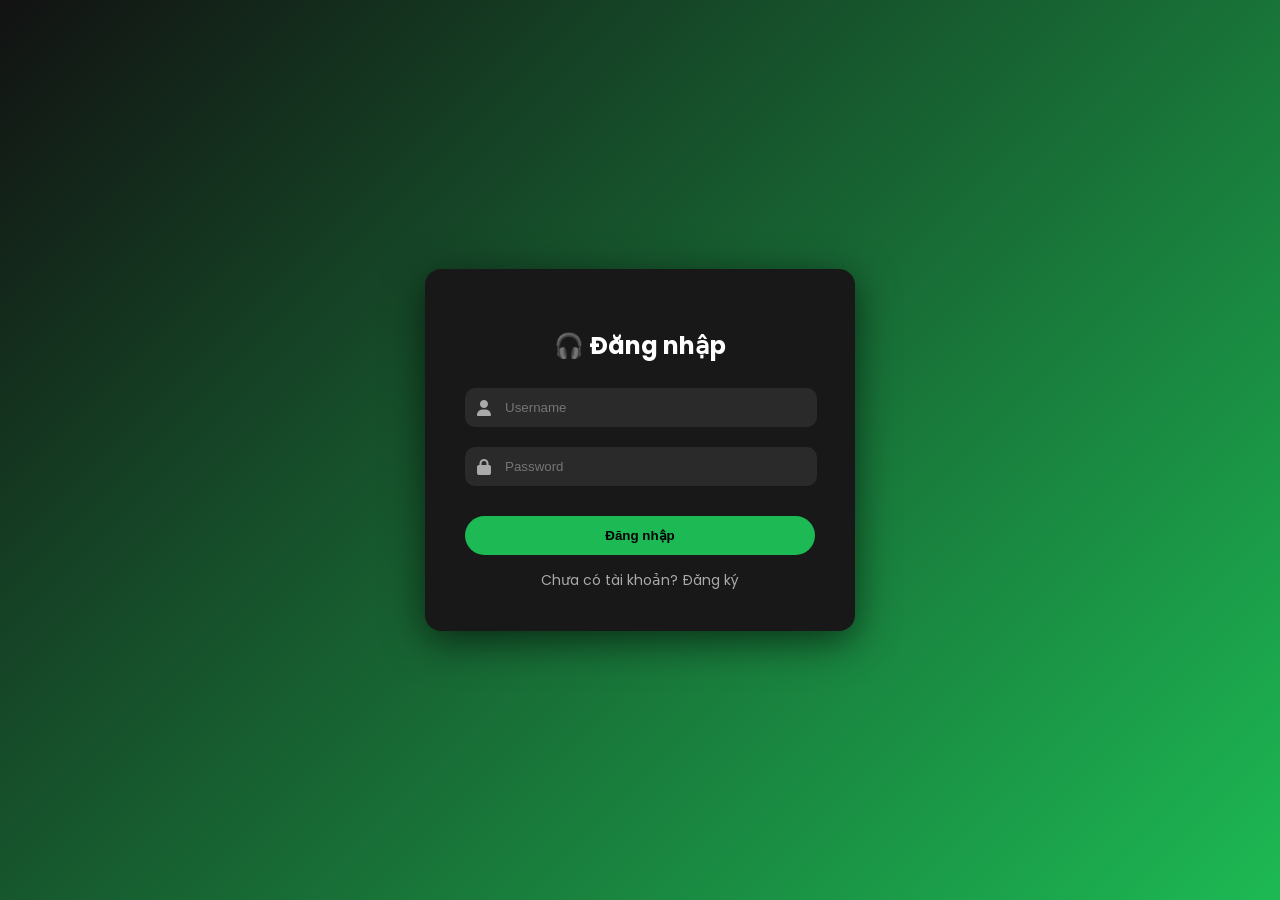
==== templates/login.html @ f8604f4b "thư mục" ====
<!DOCTYPE html>
<html lang="vi">
<head>
  <meta charset="UTF-8">
  <title>Đăng nhập</title>

  <!-- Font + Icon -->
  <link href="https://fonts.googleapis.com/css2?family=Poppins:wght@300;400;600&display=swap" rel="stylesheet">
  <link rel="stylesheet" href="https://cdnjs.cloudflare.com/ajax/libs/font-awesome/6.4.0/css/all.min.css">

  <style>
    body {
      margin: 0;
      font-family: 'Poppins', sans-serif;
      background: linear-gradient(135deg, #121212, #1db954);
      height: 100vh;
      display: flex;
      justify-content: center;
      align-items: center;
      color: white;
    }

    .login-card {
      background: #181818;
      padding: 40px;
      border-radius: 16px;
      width: 350px;
      box-shadow: 0 10px 40px rgba(0,0,0,0.6);
      text-align: center;
      animation: fadeIn 0.5s ease;
    }

    .login-card h2 {
      margin-bottom: 25px;
    }

    .input-group {
      position: relative;
      margin-bottom: 20px;
      margin-right:50px;
    }

    .input-group i {
      position: absolute;
      left: 12px;
      top: 50%;
      transform: translateY(-50%);
      color: #aaa;
    }

    .input-group input {
      width: 100%;
      padding: 12px 12px 12px 40px;
      border-radius: 10px;
      border: none;
      background: #2a2a2a;
      color: white;
      outline: none;
    }

    .input-group input:focus {
      border: 1px solid #1db954;
    }

    .btn {
      width: 100%;
      padding: 12px;
      border-radius: 30px;
      border: none;
      background: #1db954;
      color: black;
      font-weight: bold;
      cursor: pointer;
      transition: 0.3s;
      margin-top: 10px;
    }

    .btn:hover {
      transform: scale(1.05);
      background: #1ed760;
    }

    .link {
      margin-top: 15px;
      font-size: 14px;
      color: #aaa;
      cursor: pointer;
    }

    .link:hover {
      color: white;
    }

    @keyframes fadeIn {
      from { opacity: 0; transform: translateY(20px);}
      to { opacity: 1; transform: translateY(0);}
    }
  </style>
</head>

<body>

<div class="login-card">
  <h2>🎧 Đăng nhập</h2>

  <div class="input-group">
    <i class="fas fa-user"></i>
    <input type="text" id="username" placeholder="Username">
  </div>

  <div class="input-group">
    <i class="fas fa-lock"></i>
    <input type="password" id="password" placeholder="Password">
  </div>

  <button class="btn" onclick="login()">Đăng nhập</button>

  <div class="link" onclick="goRegister()">
    Chưa có tài khoản? Đăng ký
  </div>
</div>

<script>
const API_URL = "http://127.0.0.1:5000";

// LOGIN
function login() {
  const username = document.getElementById("username").value;
  const password = document.getElementById("password").value;

  if (!username || !password) {
    alert("Vui lòng nhập đầy đủ!");
    return;
  }

  fetch(API_URL + "/api/login", {
    method: "POST",
    headers: {
      "Content-Type": "application/json"
    },
    body: JSON.stringify({ username, password })
  })
  .then(res => res.json())
  .then(data => {
    if (data.user) {
      localStorage.setItem("user", JSON.stringify(data.user));
      alert("Đăng nhập thành công!");

      // chuyển về trang chính
      window.location.href = "/";
    } else {
      alert(data.error);
    }
  })
  .catch(err => console.error(err));
}

// chuyển sang register
function goRegister() {
  window.location.href = "/register";
}
</script>

</body>
</html>
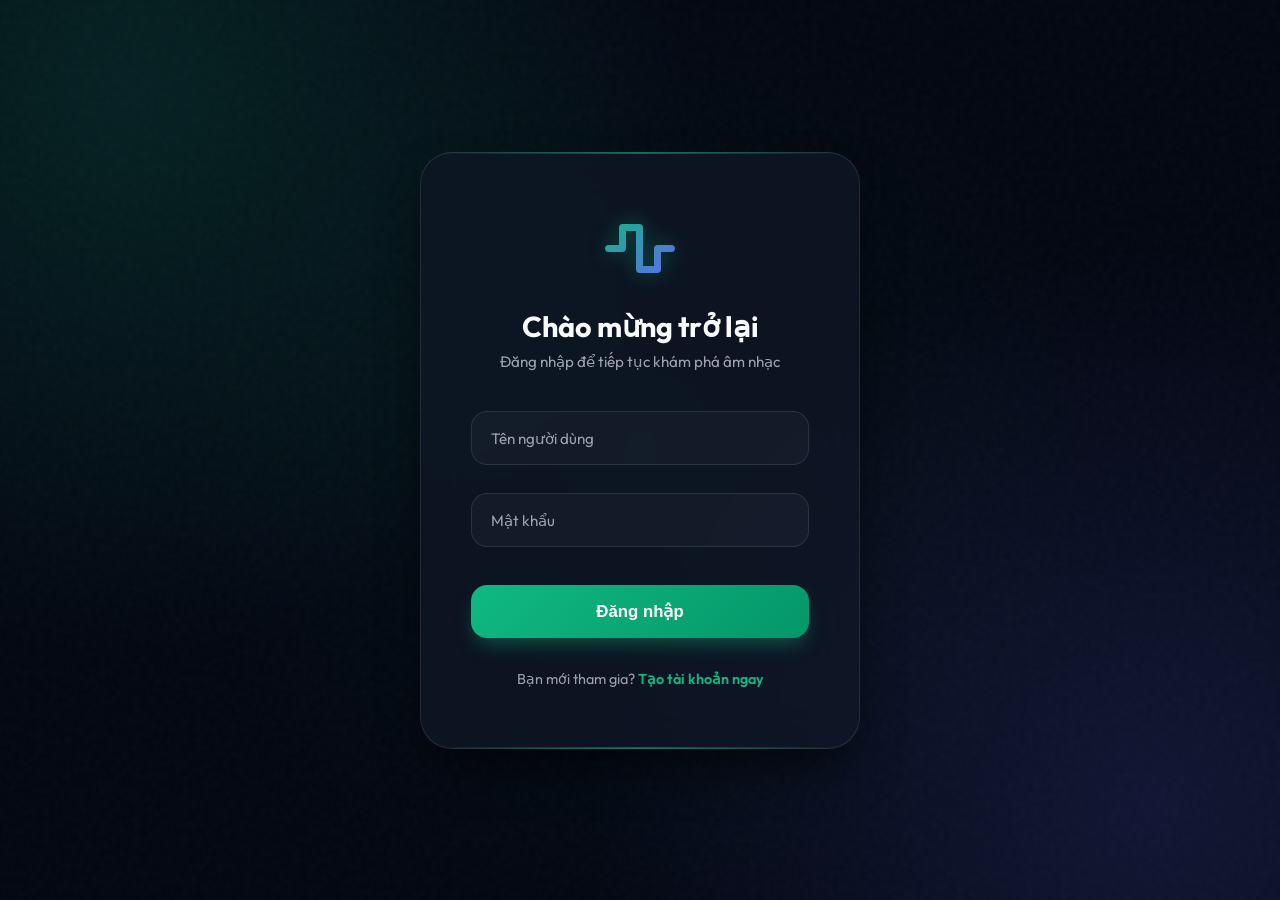
==== commit fc7a1479: "them tai ve" ====
--- a/templates/login.html
+++ b/templates/login.html
@@ -1,165 +1,343 @@
 <!DOCTYPE html>
 <html lang="vi">
+
 <head>
-  <meta charset="UTF-8">
-  <title>Đăng nhập</title>
-
-  <!-- Font + Icon -->
-  <link href="https://fonts.googleapis.com/css2?family=Poppins:wght@300;400;600&display=swap" rel="stylesheet">
-  <link rel="stylesheet" href="https://cdnjs.cloudflare.com/ajax/libs/font-awesome/6.4.0/css/all.min.css">
-
-  <style>
-    body {
-      margin: 0;
-      font-family: 'Poppins', sans-serif;
-      background: linear-gradient(135deg, #121212, #1db954);
-      height: 100vh;
-      display: flex;
-      justify-content: center;
-      align-items: center;
-      color: white;
-    }
-
-    .login-card {
-      background: #181818;
-      padding: 40px;
-      border-radius: 16px;
-      width: 350px;
-      box-shadow: 0 10px 40px rgba(0,0,0,0.6);
-      text-align: center;
-      animation: fadeIn 0.5s ease;
-    }
-
-    .login-card h2 {
-      margin-bottom: 25px;
-    }
-
-    .input-group {
-      position: relative;
-      margin-bottom: 20px;
-      margin-right:50px;
-    }
-
-    .input-group i {
-      position: absolute;
-      left: 12px;
-      top: 50%;
-      transform: translateY(-50%);
-      color: #aaa;
-    }
-
-    .input-group input {
-      width: 100%;
-      padding: 12px 12px 12px 40px;
-      border-radius: 10px;
-      border: none;
-      background: #2a2a2a;
-      color: white;
-      outline: none;
-    }
-
-    .input-group input:focus {
-      border: 1px solid #1db954;
-    }
-
-    .btn {
-      width: 100%;
-      padding: 12px;
-      border-radius: 30px;
-      border: none;
-      background: #1db954;
-      color: black;
-      font-weight: bold;
-      cursor: pointer;
-      transition: 0.3s;
-      margin-top: 10px;
-    }
-
-    .btn:hover {
-      transform: scale(1.05);
-      background: #1ed760;
-    }
-
-    .link {
-      margin-top: 15px;
-      font-size: 14px;
-      color: #aaa;
-      cursor: pointer;
-    }
-
-    .link:hover {
-      color: white;
-    }
-
-    @keyframes fadeIn {
-      from { opacity: 0; transform: translateY(20px);}
-      to { opacity: 1; transform: translateY(0);}
-    }
-  </style>
+    <meta charset="UTF-8">
+    <meta name="viewport" content="width=device-width, initial-scale=1.0">
+    <title>Đăng nhập</title>
+
+    <!-- Font + Icon -->
+    <link href="https://fonts.googleapis.com/css2?family=Outfit:wght@300;400;600;700&display=swap" rel="stylesheet">
+    <link rel="stylesheet" href="https://cdnjs.cloudflare.com/ajax/libs/font-awesome/6.4.0/css/all.min.css">
+
+    <style>
+        :root {
+            --primary: #10b981;
+            --primary-glow: rgba(16, 185, 129, 0.4);
+            --secondary: #6366f1;
+            --bg-dark: #030712;
+            --card-glass: rgba(17, 24, 39, 0.7);
+            --border-glass: rgba(255, 255, 255, 0.1);
+            --text-main: #f9fafb;
+            --text-muted: #9ca3af;
+        }
+
+        * {
+            box-sizing: border-box;
+            margin: 0;
+            padding: 0;
+        }
+
+        body {
+            font-family: 'Outfit', sans-serif;
+            background-color: var(--bg-dark);
+            height: 100vh;
+            display: flex;
+            justify-content: center;
+            align-items: center;
+            color: var(--text-main);
+            overflow: hidden;
+            position: relative;
+        }
+
+        /* --- Animated Mesh Gradient & Noise Background --- */
+        .mesh-bg {
+            position: fixed;
+            top: 0;
+            left: 0;
+            width: 100%;
+            height: 100%;
+            z-index: -2;
+            background:
+                radial-gradient(circle at 10% 10%, rgba(16, 185, 129, 0.15) 0%, transparent 40%),
+                radial-gradient(circle at 90% 90%, rgba(99, 102, 241, 0.15) 0%, transparent 40%),
+                radial-gradient(circle at 50% 50%, rgba(16, 185, 129, 0.05) 0%, transparent 60%);
+            animation: meshFlow 20s ease-in-out infinite alternate;
+        }
+
+        @keyframes meshFlow {
+            0% { transform: scale(1) translate(0, 0); }
+            100% { transform: scale(1.1) translate(2%, 2%); }
+        }
+
+        /* Noise Texture overlay */
+        .noise::before {
+            content: "";
+            position: fixed;
+            top: -50%;
+            left: -50%;
+            width: 200%;
+            height: 200%;
+            z-index: -1;
+            background-image: url("data:image/svg+xml,%3Csvg viewBox='0 0 400 400' xmlns='http://www.w3.org/2000/svg'%3E%3Cfilter id='noiseFilter'%3E%3CfeTurbulence type='fractalNoise' baseFrequency='0.65' numOctaves='3' stitchTiles='stitch'/%3E%3C/filter%3E%3Crect width='100%25' height='100%25' filter='url(%23noiseFilter)'/%3E%3C/svg%3E");
+            opacity: 0.03;
+            pointer-events: none;
+        }
+
+        /* --- Login Card --- */
+        .login-card {
+            position: relative;
+            background: var(--card-glass);
+            backdrop-filter: blur(24px);
+            -webkit-backdrop-filter: blur(24px);
+            border: 1px solid var(--border-glass);
+            padding: 60px 50px;
+            border-radius: 32px;
+            width: 440px;
+            text-align: center;
+            box-shadow: 0 25px 50px -12px rgba(0, 0, 0, 0.7);
+            animation: cardEntrance 1s cubic-bezier(0.16, 1, 0.3, 1) forwards;
+            opacity: 0;
+            transform: scale(0.95) translateY(20px);
+        }
+
+        @keyframes cardEntrance {
+            to {
+                opacity: 1;
+                transform: scale(1) translateY(0);
+            }
+        }
+
+        /* Moving Light (Border Beam) */
+        .login-card::after {
+            content: "";
+            position: absolute;
+            inset: -1px;
+            border-radius: 32px;
+            padding: 2px;
+            background: linear-gradient(90deg, transparent, var(--primary), transparent);
+            -webkit-mask: linear-gradient(#fff 0 0) content-box, linear-gradient(#fff 0 0);
+            -webkit-mask-composite: xor;
+            mask-composite: exclude;
+            animation: beam 4s linear infinite;
+            pointer-events: none;
+            opacity: 0.5;
+        }
+
+        @keyframes beam {
+            0% { background-position: -200% 0; }
+            100% { background-position: 200% 0; }
+        }
+
+        .logo-visual {
+            font-size: 3.5rem;
+            margin-bottom: 24px;
+            background: linear-gradient(135deg, var(--primary), var(--secondary));
+            -webkit-background-clip: text;
+            background-clip: text;
+            -webkit-text-fill-color: transparent;
+            display: inline-block;
+            filter: drop-shadow(0 0 10px var(--primary-glow));
+        }
+
+        h2 {
+            font-size: 1.8rem;
+            font-weight: 700;
+            margin-bottom: 8px;
+            color: var(--text-main);
+        }
+
+        p.subtitle {
+            color: var(--text-muted);
+            margin-bottom: 40px;
+            font-size: 0.95rem;
+        }
+
+        /* --- Floating Label Inputs --- */
+        .input-group {
+            position: relative;
+            margin-bottom: 28px;
+            text-align: left;
+        }
+
+        .input-group input {
+            width: 100%;
+            padding: 16px 20px;
+            background: rgba(255, 255, 255, 0.03);
+            border: 1.5px solid var(--border-glass);
+            border-radius: 16px;
+            color: var(--text-main);
+            font-size: 1rem;
+            outline: none;
+            transition: all 0.3s ease;
+            font-family: inherit;
+        }
+
+        .input-group label {
+            position: absolute;
+            left: 20px;
+            top: 50%;
+            transform: translateY(-50%);
+            color: var(--text-muted);
+            pointer-events: none;
+            transition: all 0.3s cubic-bezier(0.16, 1, 0.3, 1);
+            font-size: 0.95rem;
+        }
+
+        /* Floating effect on focus or when not empty */
+        .input-group input:focus ~ label,
+        .input-group input:not(:placeholder-shown) ~ label {
+            top: -10px;
+            left: 12px;
+            font-size: 0.8rem;
+            color: var(--primary);
+            background: var(--bg-dark);
+            padding: 0 8px;
+            border-radius: 4px;
+        }
+
+        .input-group input:focus {
+            border-color: var(--primary);
+            background: rgba(16, 185, 129, 0.05);
+            box-shadow: 0 0 20px rgba(16, 185, 129, 0.1);
+        }
+
+        /* --- Premium Button with Shimmer --- */
+        .btn-premium {
+            width: 100%;
+            padding: 16px;
+            border: none;
+            border-radius: 16px;
+            background: linear-gradient(135deg, var(--primary), #059669);
+            color: white;
+            font-weight: 600;
+            font-size: 1.05rem;
+            cursor: pointer;
+            position: relative;
+            overflow: hidden;
+            transition: all 0.4s ease;
+            box-shadow: 0 10px 20px -5px rgba(16, 185, 129, 0.4);
+            margin-top: 10px;
+        }
+
+        /* Shimmer effect overlay */
+        .btn-premium::before {
+            content: "";
+            position: absolute;
+            top: 0;
+            left: -100%;
+            width: 100%;
+            height: 100%;
+            background: linear-gradient(
+                90deg,
+                transparent,
+                rgba(255, 255, 255, 0.2),
+                transparent
+            );
+            transition: all 0.6s;
+        }
+
+        .btn-premium:hover::before {
+            left: 100%;
+        }
+
+        .btn-premium:hover {
+            transform: translateY(-4px) scale(1.02);
+            box-shadow: 0 20px 30px -10px rgba(16, 185, 129, 0.5);
+            filter: brightness(1.1);
+        }
+
+        .btn-premium:active {
+            transform: translateY(-1px) scale(0.98);
+        }
+
+        /* --- Footer Links --- */
+        .footer-links {
+            margin-top: 32px;
+            font-size: 0.9rem;
+            color: var(--text-muted);
+        }
+
+        .footer-links span {
+            color: var(--primary);
+            font-weight: 600;
+            cursor: pointer;
+            transition: color 0.3s;
+            text-decoration: none;
+        }
+
+        .footer-links span:hover {
+            text-decoration: underline;
+            color: #34d399;
+        }
+
+        /* Staggered load animation delay */
+        .stagger-1 { animation-delay: 0.1s; opacity: 0; animation: fadeIn 0.8s forwards; }
+        .stagger-2 { animation-delay: 0.2s; opacity: 0; animation: fadeIn 0.8s forwards; }
+        .stagger-3 { animation-delay: 0.3s; opacity: 0; animation: fadeIn 0.8s forwards; }
+        .stagger-4 { animation-delay: 0.4s; opacity: 0; animation: fadeIn 0.8s forwards; }
+        .stagger-5 { animation-delay: 0.5s; opacity: 0; animation: fadeIn 0.8s forwards; }
+
+        @keyframes fadeIn {
+            to { opacity: 1; }
+        }
+    </style>
 </head>
 
-<body>
-
-<div class="login-card">
-  <h2>🎧 Đăng nhập</h2>
-
-  <div class="input-group">
-    <i class="fas fa-user"></i>
-    <input type="text" id="username" placeholder="Username">
-  </div>
-
-  <div class="input-group">
-    <i class="fas fa-lock"></i>
-    <input type="password" id="password" placeholder="Password">
-  </div>
-
-  <button class="btn" onclick="login()">Đăng nhập</button>
-
-  <div class="link" onclick="goRegister()">
-    Chưa có tài khoản? Đăng ký
-  </div>
-</div>
-
-<script>
-const API_URL = "http://127.0.0.1:5000";
-
-// LOGIN
-function login() {
-  const username = document.getElementById("username").value;
-  const password = document.getElementById("password").value;
-
-  if (!username || !password) {
-    alert("Vui lòng nhập đầy đủ!");
-    return;
-  }
-
-  fetch(API_URL + "/api/login", {
-    method: "POST",
-    headers: {
-      "Content-Type": "application/json"
-    },
-    body: JSON.stringify({ username, password })
-  })
-  .then(res => res.json())
-  .then(data => {
-    if (data.user) {
-      localStorage.setItem("user", JSON.stringify(data.user));
-      alert("Đăng nhập thành công!");
-
-      // chuyển về trang chính
-      window.location.href = "/";
-    } else {
-      alert(data.error);
-    }
-  })
-  .catch(err => console.error(err));
-}
-
-// chuyển sang register
-function goRegister() {
-  window.location.href = "/register";
-}
-</script>
+<body class="noise">
+
+    <div class="mesh-bg"></div>
+
+    <div class="login-card">
+        <div class="logo-visual stagger-1">
+            <i class="fas fa-wave-square"></i>
+        </div>
+        <h2 class="stagger-2">Chào mừng trở lại</h2>
+        <p class="subtitle stagger-3">Đăng nhập để tiếp tục khám phá âm nhạc</p>
+
+        <div class="input-group stagger-4">
+            <input type="text" id="username" placeholder=" " required>
+            <label for="username">Tên người dùng</label>
+        </div>
+
+        <div class="input-group stagger-4">
+            <input type="password" id="password" placeholder=" " required>
+            <label for="password">Mật khẩu</label>
+        </div>
+
+        <button class="btn-premium stagger-5" onclick="login()">Đăng nhập</button>
+
+        <div class="footer-links stagger-5">
+            Bạn mới tham gia? <span onclick="goRegister()">Tạo tài khoản ngay</span>
+        </div>
+    </div>
+
+    <script>
+        const API_URL = "http://127.0.0.1:5000";
+
+        function login() {
+            const username = document.getElementById("username").value;
+            const password = document.getElementById("password").value;
+
+            if (!username || !password) {
+                alert("Vui lòng nhập đầy đủ!");
+                return;
+            }
+
+            fetch(API_URL + "/api/login", {
+                method: "POST",
+                headers: { "Content-Type": "application/json" },
+                body: JSON.stringify({ username, password })
+            })
+            .then(res => res.json())
+            .then(data => {
+                if (data.user) {
+                    localStorage.setItem("user", JSON.stringify(data.user));
+                    // Success feedback toast could be added here
+                    alert("Đăng nhập thành công!");
+                    window.location.href = "/";
+                } else {
+                    alert(data.error);
+                }
+            })
+            .catch(err => console.error(err));
+        }
+
+        function goRegister() {
+            window.location.href = "/register";
+        }
+    </script>
 
 </body>
+
 </html>
